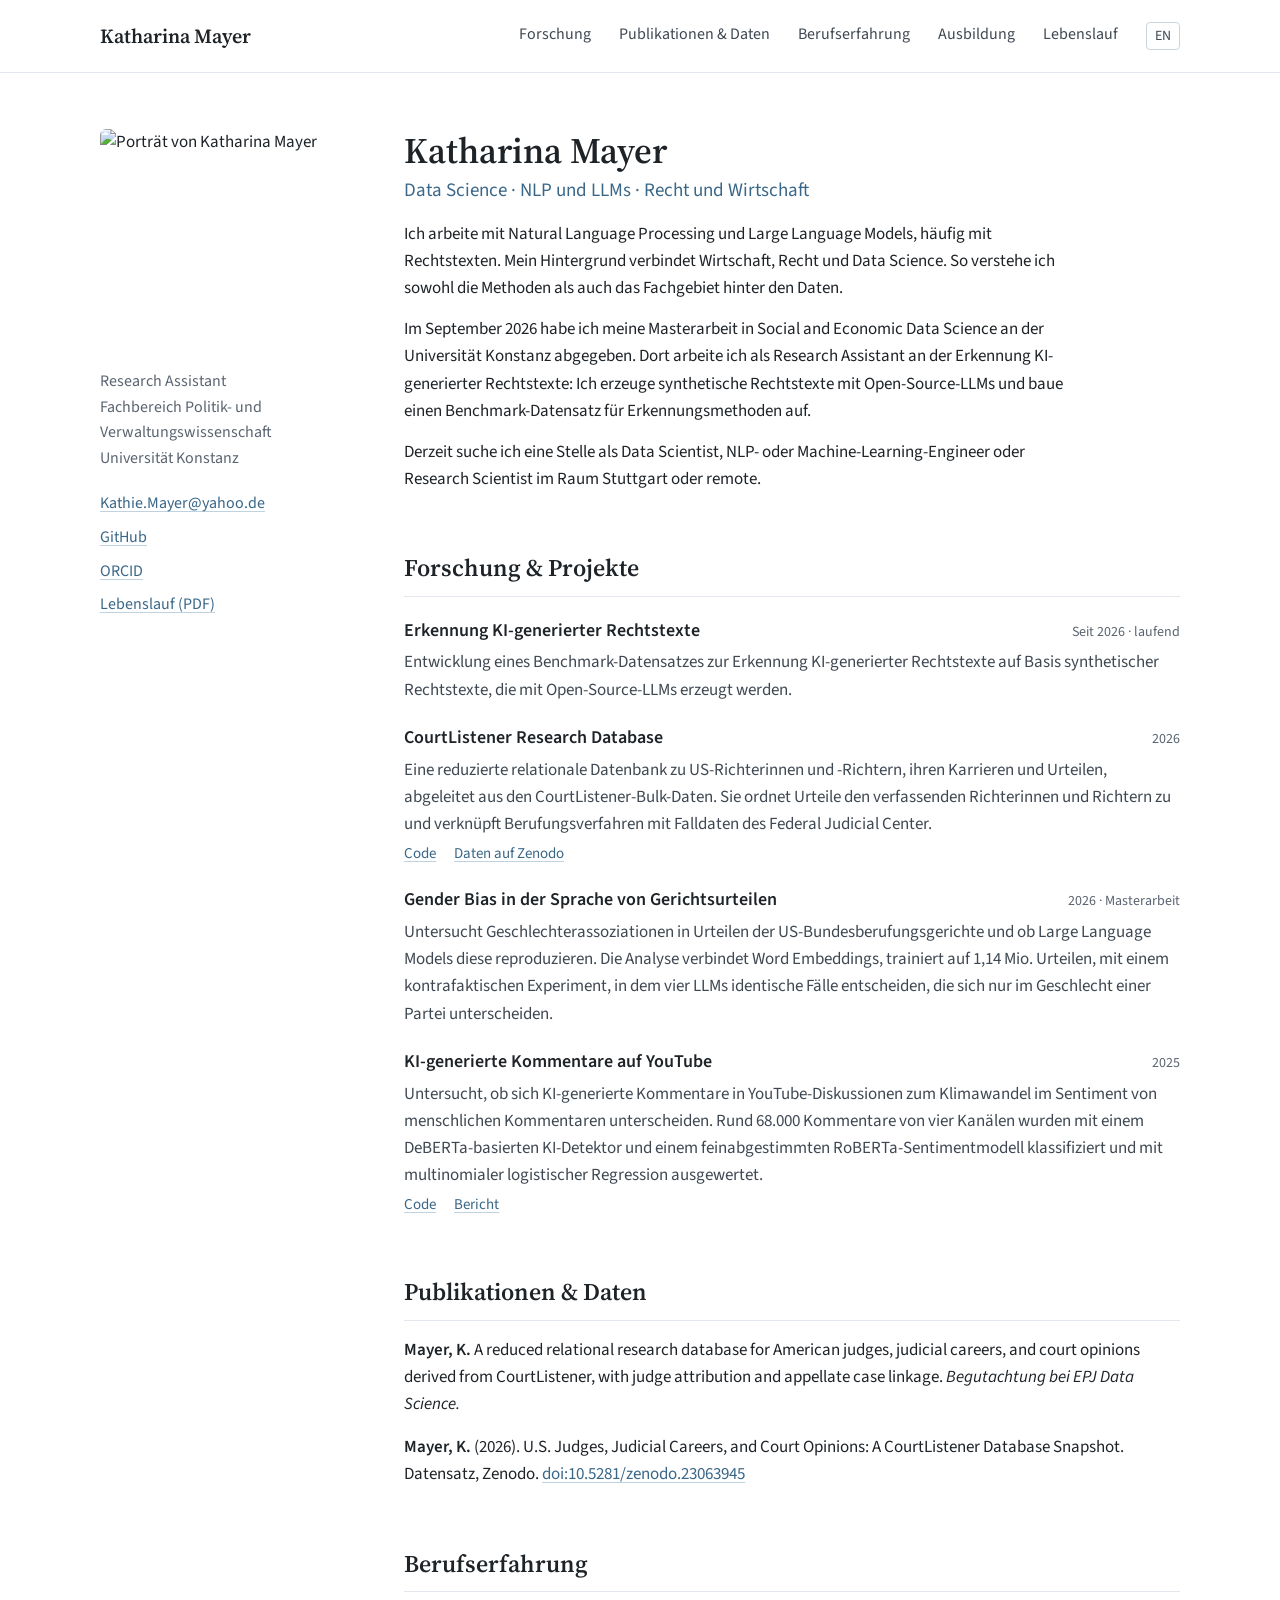
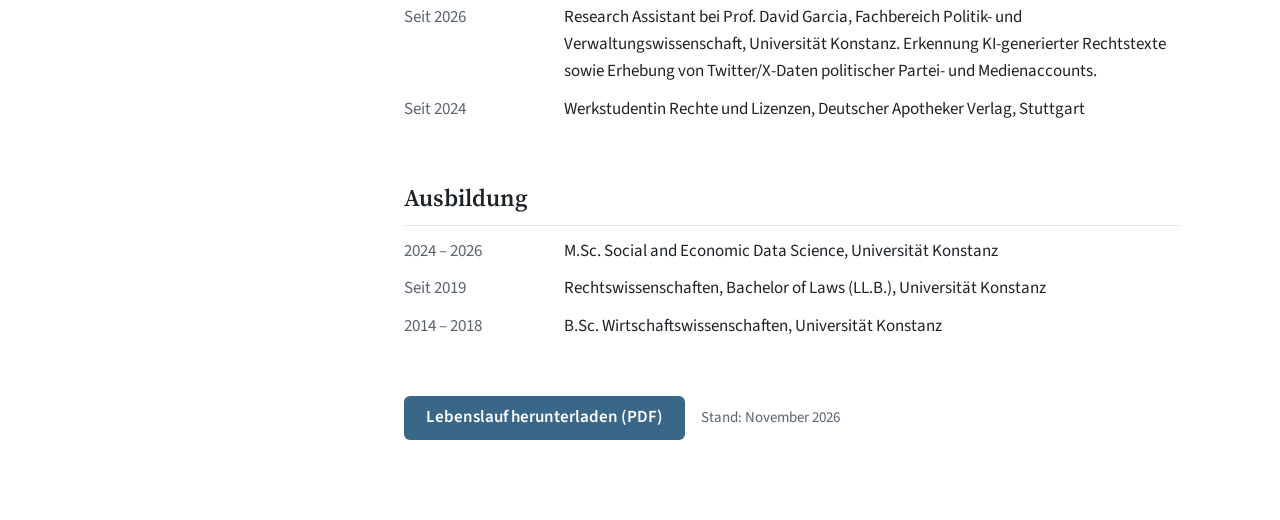
==== de/index.html @ f9ede2e8 "Add German version and English CV Co-Authored-By: Claude Opus 5.5 <noreply@anthropic.com> Claude-Ses" ====
<!doctype html>
<html lang="de">
<head>
<meta charset="utf-8">
<meta name="viewport" content="width=device-width, initial-scale=1">
<title>Katharina Mayer</title>
<meta name="description" content="Katharina Mayer – Data Science, NLP und Large Language Models, Recht und Wirtschaft. Research Assistant an der Universität Konstanz.">
<meta property="og:title" content="Katharina Mayer">
<meta property="og:description" content="Data Science · NLP und LLMs · Recht und Wirtschaft">
<meta property="og:url" content="https://kmayer24.github.io/de/">
<link rel="alternate" hreflang="en" href="https://kmayer24.github.io/">
<link rel="alternate" hreflang="de" href="https://kmayer24.github.io/de/">
<link rel="preconnect" href="https://fonts.googleapis.com">
<link rel="stylesheet" href="https://fonts.googleapis.com/css2?family=Source+Sans+3:wght@400;600&amp;family=Source+Serif+4:opsz,wght@8..60,500;8..60,600&amp;display=swap">
<style>
body{margin:0;background:#FFFFFF}
a{color:#3A6788;text-decoration:underline;text-decoration-color:#BFD2E0;text-underline-offset:3px}
a:hover{color:#284B63;text-decoration-color:#284B63}
</style>
<style>html{scroll-behavior:smooth}</style>
</head>
<body>
<div style="background: #FFFFFF; color: #1E2328; font-family: 'Source Sans 3', system-ui, sans-serif; font-size: 17px; line-height: 1.6; min-height: 100vh;">

  <header style="border-bottom: 1px solid #E3E8EE;">
    <nav aria-label="Hauptnavigation" style="max-width: 1080px; margin: 0 auto; padding: 20px 32px; display: flex; flex-wrap: wrap; align-items: center; justify-content: space-between; gap: 12px 32px;">
      <a href="#top" style="font-family: 'Source Serif 4', Georgia, serif; font-size: 20px; font-weight: 600; color: #1E2328; text-decoration: none;">Katharina Mayer</a>
      <div style="display: flex; flex-wrap: wrap; gap: 4px 28px; font-size: 16px;">
        <a href="#research" style="color: #3F4852; text-decoration: none;">Forschung</a>
        <a href="#publications" style="color: #3F4852; text-decoration: none;">Publikationen &amp; Daten</a>
        <a href="#experience" style="color: #3F4852; text-decoration: none;">Berufserfahrung</a>
        <a href="#education" style="color: #3F4852; text-decoration: none;">Ausbildung</a>
        <a href="../cv/Katharina_Mayer_Lebenslauf.pdf" style="color: #3F4852; text-decoration: none;">Lebenslauf</a>
        <a href="../" lang="en" hreflang="en" aria-label="English version" style="color: #3F4852; text-decoration: none; padding: 2px 8px; border: 1px solid #C9D4DD; border-radius: 4px; font-size: 14px;">EN</a>
      </div>
    </nav>
  </header>

  <main id="top" style="max-width: 1080px; margin: 0 auto; padding: 56px 32px 80px; display: flex; flex-wrap: wrap; gap: 48px 64px;">

    <aside style="flex: 1 1 240px; max-width: 280px; display: flex; flex-direction: column; gap: 20px;">
      <img src="https://github.com/KMayer24.png?size=460" alt="Porträt von Katharina Mayer" style="width: 220px; height: 220px; object-fit: cover; border-radius: 6px; display: block;">
      <div style="font-size: 16px; color: #5A6470;">Research Assistant<br>Fachbereich Politik- und Verwaltungswissenschaft<br>Universität Konstanz</div>
      <ul style="list-style: none; margin: 0; padding: 0; display: flex; flex-direction: column; gap: 8px; font-size: 16px;">
        <li><a href="mailto:Kathie.Mayer@yahoo.de">Kathie.Mayer@yahoo.de</a></li>
        <li><a href="https://github.com/KMayer24">GitHub</a></li>
        <li><a href="https://orcid.org/0009-0000-5573-478X">ORCID</a></li>
        <li><a href="../cv/Katharina_Mayer_Lebenslauf.pdf">Lebenslauf (PDF)</a></li>
      </ul>
    </aside>

    <div style="flex: 999 1 560px; min-width: 0; display: flex; flex-direction: column; gap: 56px;">

      <section aria-labelledby="about-h" style="display: flex; flex-direction: column; gap: 14px;">
        <div style="display: flex; flex-direction: column; gap: 4px;">
          <h1 id="about-h" style="margin: 0; font-family: 'Source Serif 4', Georgia, serif; font-size: 36px; font-weight: 600; line-height: 1.2;">Katharina Mayer</h1>
          <div style="font-size: 19px; color: #3A6788;">Data Science · NLP und LLMs · Recht und Wirtschaft</div>
        </div>
        <p style="margin: 0; max-width: 680px;">Ich arbeite mit Natural Language Processing und Large Language Models, häufig mit Rechtstexten. Mein Hintergrund verbindet Wirtschaft, Recht und Data Science. So verstehe ich sowohl die Methoden als auch das Fachgebiet hinter den Daten.</p>
        <p style="margin: 0; max-width: 680px;">Im September 2026 habe ich meine Masterarbeit in Social and Economic Data Science an der Universität Konstanz abgegeben. Dort arbeite ich als Research Assistant an der Erkennung KI-generierter Rechtstexte: Ich erzeuge synthetische Rechtstexte mit Open-Source-LLMs und baue einen Benchmark-Datensatz für Erkennungsmethoden auf.</p>
        <p style="margin: 0; max-width: 680px;">Derzeit suche ich eine Stelle als Data Scientist, NLP- oder Machine-Learning-Engineer oder Research Scientist im Raum Stuttgart oder remote.</p>
      </section>

      <section id="research" aria-labelledby="research-h" style="display: flex; flex-direction: column; gap: 20px;">
        <h2 id="research-h" style="margin: 0; padding-bottom: 8px; border-bottom: 1px solid #E3E8EE; font-family: 'Source Serif 4', Georgia, serif; font-size: 24px; font-weight: 600;">Forschung &amp; Projekte</h2>

        <article style="display: flex; flex-direction: column; gap: 4px;">
          <div style="display: flex; flex-wrap: wrap; align-items: baseline; justify-content: space-between; gap: 4px 16px;">
            <h3 style="margin: 0; font-size: 18px; font-weight: 600;">Erkennung KI-generierter Rechtstexte</h3>
            <span style="font-size: 14px; color: #5A6470;">Seit 2026 · laufend</span>
          </div>
          <p style="margin: 0; color: #3F4852;">Entwicklung eines Benchmark-Datensatzes zur Erkennung KI-generierter Rechtstexte auf Basis synthetischer Rechtstexte, die mit Open-Source-LLMs erzeugt werden.</p>
        </article>

        <article style="display: flex; flex-direction: column; gap: 4px;">
          <div style="display: flex; flex-wrap: wrap; align-items: baseline; justify-content: space-between; gap: 4px 16px;">
            <h3 style="margin: 0; font-size: 18px; font-weight: 600;">CourtListener Research Database</h3>
            <span style="font-size: 14px; color: #5A6470;">2026</span>
          </div>
          <p style="margin: 0; color: #3F4852;">Eine reduzierte relationale Datenbank zu US-Richterinnen und -Richtern, ihren Karrieren und Urteilen, abgeleitet aus den CourtListener-Bulk-Daten. Sie ordnet Urteile den verfassenden Richterinnen und Richtern zu und verknüpft Berufungsverfahren mit Falldaten des Federal Judicial Center.</p>
          <div style="display: flex; flex-wrap: wrap; gap: 4px 18px; font-size: 15px;"><a href="https://github.com/KMayer24/Data-Science-Project-Courtlistener-Database-">Code</a><a href="https://doi.org/10.5281/zenodo.23063945">Daten auf Zenodo</a></div>
        </article>

        <article style="display: flex; flex-direction: column; gap: 4px;">
          <div style="display: flex; flex-wrap: wrap; align-items: baseline; justify-content: space-between; gap: 4px 16px;">
            <h3 style="margin: 0; font-size: 18px; font-weight: 600;">Gender Bias in der Sprache von Gerichtsurteilen</h3>
            <span style="font-size: 14px; color: #5A6470;">2026 · Masterarbeit</span>
          </div>
          <p style="margin: 0; color: #3F4852;">Untersucht Geschlechterassoziationen in Urteilen der US-Bundesberufungsgerichte und ob Large Language Models diese reproduzieren. Die Analyse verbindet Word Embeddings, trainiert auf 1,14 Mio. Urteilen, mit einem kontrafaktischen Experiment, in dem vier LLMs identische Fälle entscheiden, die sich nur im Geschlecht einer Partei unterscheiden.</p>
        </article>

        <article style="display: flex; flex-direction: column; gap: 4px;">
          <div style="display: flex; flex-wrap: wrap; align-items: baseline; justify-content: space-between; gap: 4px 16px;">
            <h3 style="margin: 0; font-size: 18px; font-weight: 600;">KI-generierte Kommentare auf YouTube</h3>
            <span style="font-size: 14px; color: #5A6470;">2025</span>
          </div>
          <p style="margin: 0; color: #3F4852;">Untersucht, ob sich KI-generierte Kommentare in YouTube-Diskussionen zum Klimawandel im Sentiment von menschlichen Kommentaren unterscheiden. Rund 68.000 Kommentare von vier Kanälen wurden mit einem DeBERTa-basierten KI-Detektor und einem feinabgestimmten RoBERTa-Sentimentmodell klassifiziert und mit multinomialer logistischer Regression ausgewertet.</p>
          <div style="display: flex; flex-wrap: wrap; gap: 4px 18px; font-size: 15px;"><a href="https://github.com/KMayer24/youtube-ai-comments">Code</a><a href="https://github.com/KMayer24/youtube-ai-comments/blob/main/report/report_ai_comments_youtube.pdf">Bericht</a></div>
        </article>
      </section>

      <section id="publications" aria-labelledby="pub-h" style="display: flex; flex-direction: column; gap: 16px;">
        <h2 id="pub-h" style="margin: 0; padding-bottom: 8px; border-bottom: 1px solid #E3E8EE; font-family: 'Source Serif 4', Georgia, serif; font-size: 24px; font-weight: 600;">Publikationen &amp; Daten</h2>
        <p style="margin: 0;"><strong style="font-weight: 600;">Mayer, K.</strong> A reduced relational research database for American judges, judicial careers, and court opinions derived from CourtListener, with judge attribution and appellate case linkage. <em>Begutachtung bei EPJ Data Science.</em></p>
        <p style="margin: 0;"><strong style="font-weight: 600;">Mayer, K.</strong> (2026). U.S. Judges, Judicial Careers, and Court Opinions: A CourtListener Database Snapshot. Datensatz, Zenodo. <a href="https://doi.org/10.5281/zenodo.23063945">doi:10.5281/zenodo.23063945</a></p>
      </section>

      <section id="experience" aria-labelledby="exp-h" style="display: flex; flex-direction: column; gap: 12px;">
        <h2 id="exp-h" style="margin: 0; padding-bottom: 8px; border-bottom: 1px solid #E3E8EE; font-family: 'Source Serif 4', Georgia, serif; font-size: 24px; font-weight: 600;">Berufserfahrung</h2>
        <div style="display: grid; grid-template-columns: minmax(84px, 140px) minmax(0, 1fr); gap: 10px 20px;">
          <span style="color: #5A6470;">Seit 2026</span><span>Research Assistant bei Prof. David Garcia, Fachbereich Politik- und Verwaltungswissenschaft, Universität Konstanz. Erkennung KI-generierter Rechtstexte sowie Erhebung von Twitter/X-Daten politischer Partei- und Medienaccounts.</span>
          <span style="color: #5A6470;">Seit 2024</span><span>Werkstudentin Rechte und Lizenzen, Deutscher Apotheker Verlag, Stuttgart</span>
        </div>
      </section>

      <section id="education" aria-labelledby="edu-h" style="display: flex; flex-direction: column; gap: 12px;">
        <h2 id="edu-h" style="margin: 0; padding-bottom: 8px; border-bottom: 1px solid #E3E8EE; font-family: 'Source Serif 4', Georgia, serif; font-size: 24px; font-weight: 600;">Ausbildung</h2>
        <div style="display: grid; grid-template-columns: minmax(84px, 140px) minmax(0, 1fr); gap: 10px 20px;">
          <span style="color: #5A6470;">2024 – 2026</span><span>M.Sc. Social and Economic Data Science, Universität Konstanz</span>
          <span style="color: #5A6470;">Seit 2019</span><span>Rechtswissenschaften, Bachelor of Laws (LL.B.), Universität Konstanz</span>
          <span style="color: #5A6470;">2014 – 2018</span><span>B.Sc. Wirtschaftswissenschaften, Universität Konstanz</span>
        </div>
      </section>

      <section id="cv" style="display: flex; flex-wrap: wrap; align-items: center; gap: 16px;">
        <a href="../cv/Katharina_Mayer_Lebenslauf.pdf" style="display: inline-flex; align-items: center; min-height: 44px; padding: 0 22px; border-radius: 6px; background: #3A6788; color: #FFFFFF; text-decoration: none; font-weight: 600;">Lebenslauf herunterladen (PDF)</a>
        <span style="font-size: 15px; color: #5A6470;">Stand: November 2026</span>
      </section>

    </div>
  </main>
</div>
</body>
</html>
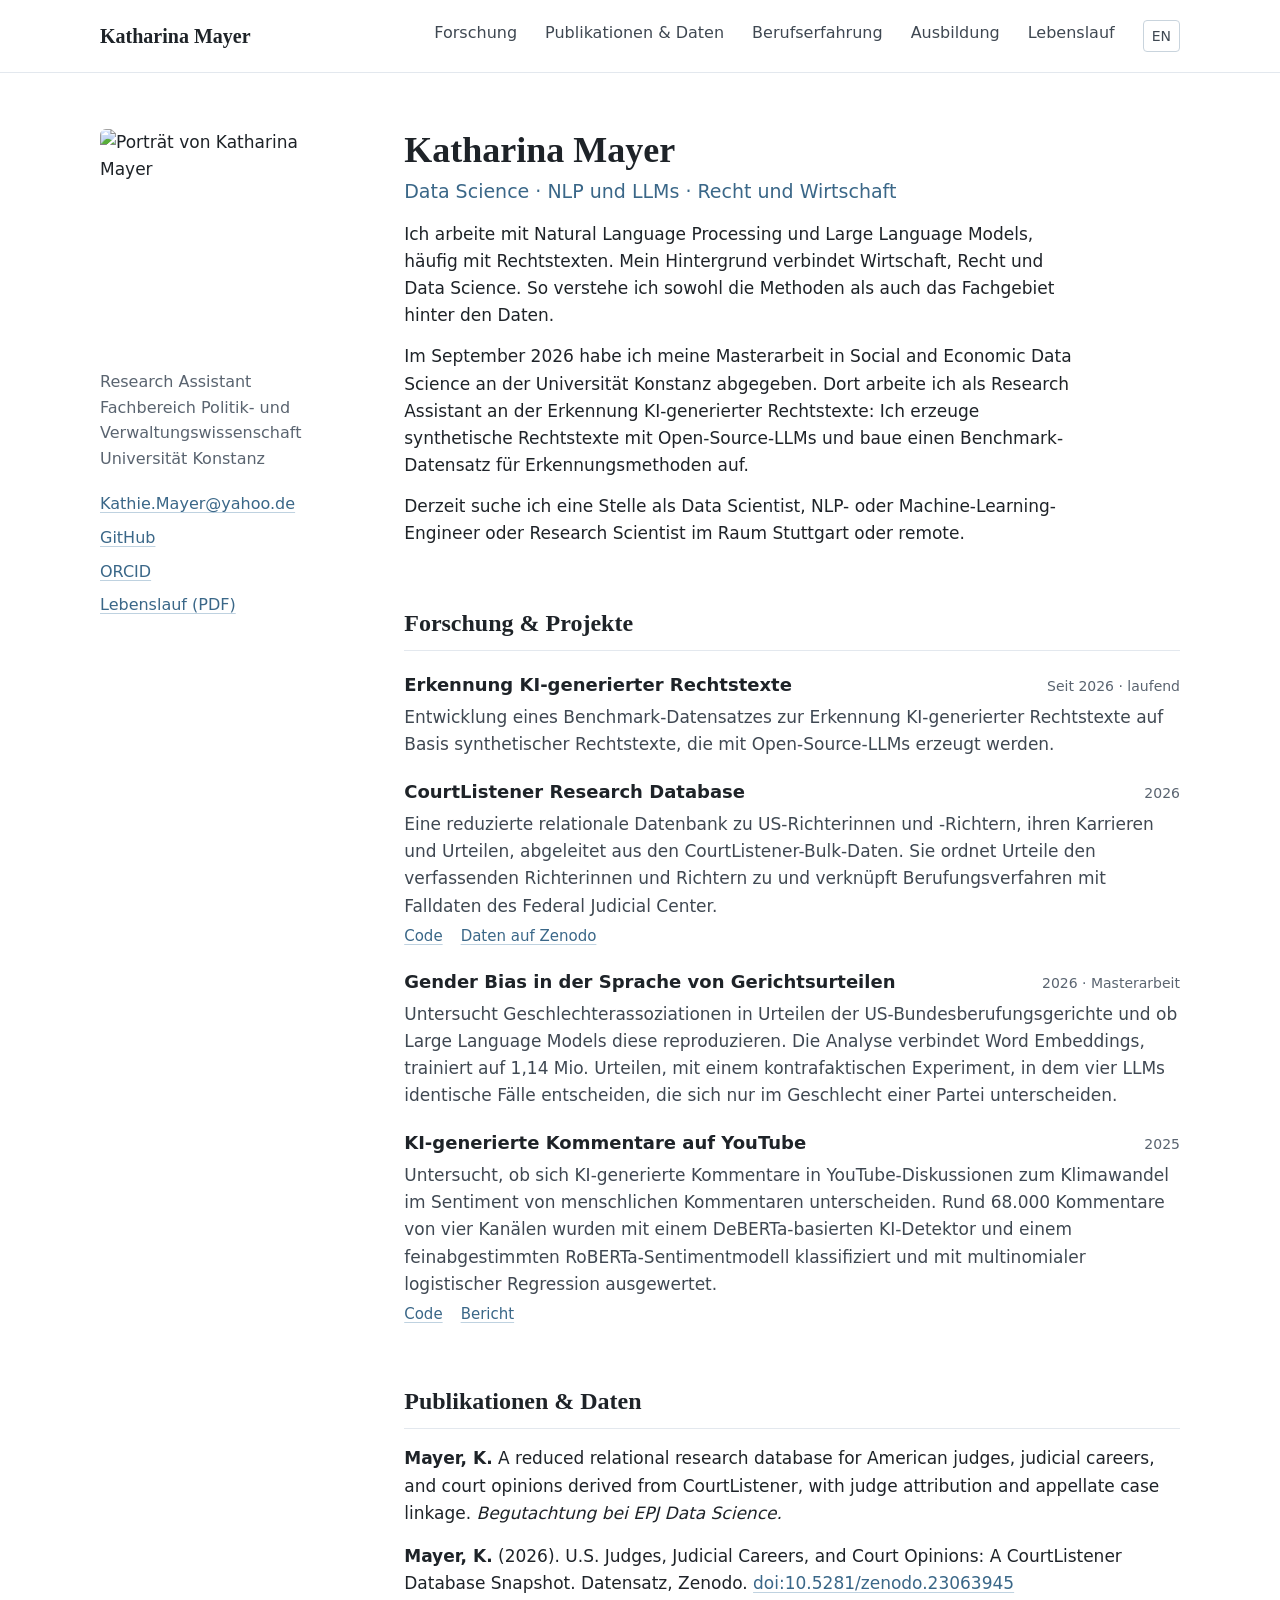
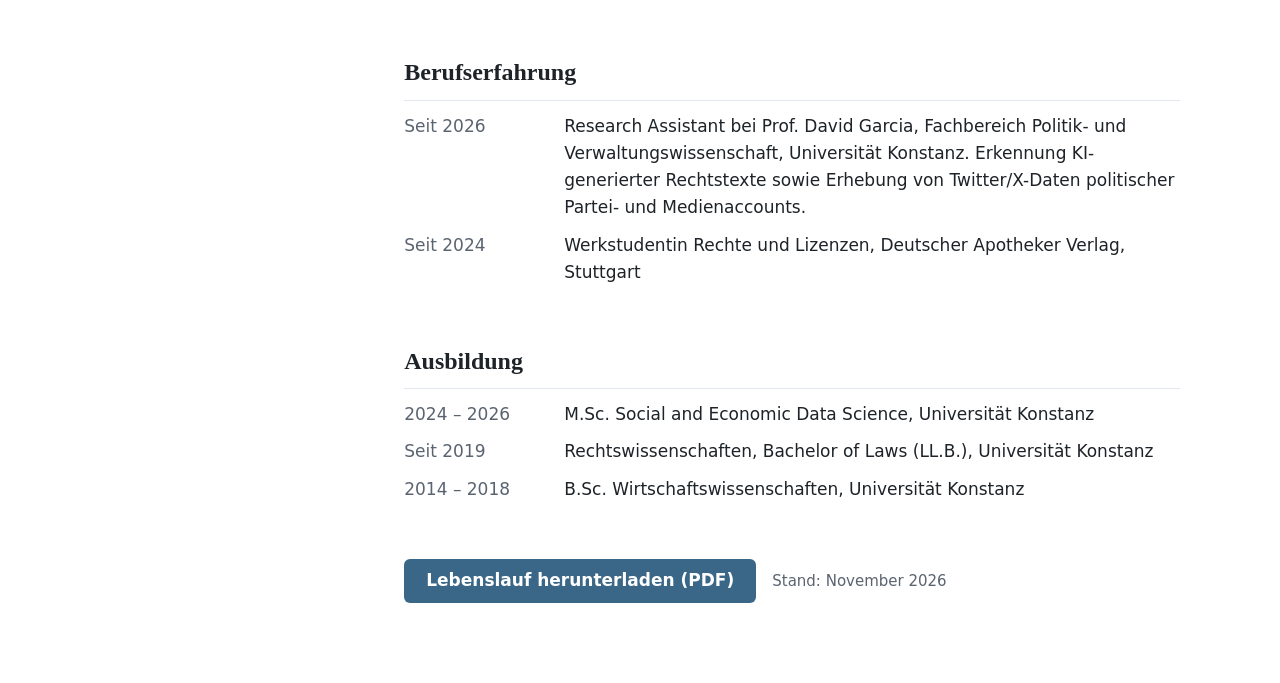
==== commit a8b02450: "Single page with language toggle Co-Authored-By: Claude Opus 5.5 <noreply@anthropic.com> Claude-Sess" ====
--- a/de/index.html
+++ b/de/index.html
@@ -1,134 +1,5 @@
 <!doctype html>
-<html lang="de">
-<head>
-<meta charset="utf-8">
-<meta name="viewport" content="width=device-width, initial-scale=1">
-<title>Katharina Mayer</title>
-<meta name="description" content="Katharina Mayer – Data Science, NLP und Large Language Models, Recht und Wirtschaft. Research Assistant an der Universität Konstanz.">
-<meta property="og:title" content="Katharina Mayer">
-<meta property="og:description" content="Data Science · NLP und LLMs · Recht und Wirtschaft">
-<meta property="og:url" content="https://kmayer24.github.io/de/">
-<link rel="alternate" hreflang="en" href="https://kmayer24.github.io/">
-<link rel="alternate" hreflang="de" href="https://kmayer24.github.io/de/">
-<link rel="preconnect" href="https://fonts.googleapis.com">
-<link rel="stylesheet" href="https://fonts.googleapis.com/css2?family=Source+Sans+3:wght@400;600&amp;family=Source+Serif+4:opsz,wght@8..60,500;8..60,600&amp;display=swap">
-<style>
-body{margin:0;background:#FFFFFF}
-a{color:#3A6788;text-decoration:underline;text-decoration-color:#BFD2E0;text-underline-offset:3px}
-a:hover{color:#284B63;text-decoration-color:#284B63}
-</style>
-<style>html{scroll-behavior:smooth}</style>
-</head>
-<body>
-<div style="background: #FFFFFF; color: #1E2328; font-family: 'Source Sans 3', system-ui, sans-serif; font-size: 17px; line-height: 1.6; min-height: 100vh;">
-
-  <header style="border-bottom: 1px solid #E3E8EE;">
-    <nav aria-label="Hauptnavigation" style="max-width: 1080px; margin: 0 auto; padding: 20px 32px; display: flex; flex-wrap: wrap; align-items: center; justify-content: space-between; gap: 12px 32px;">
-      <a href="#top" style="font-family: 'Source Serif 4', Georgia, serif; font-size: 20px; font-weight: 600; color: #1E2328; text-decoration: none;">Katharina Mayer</a>
-      <div style="display: flex; flex-wrap: wrap; gap: 4px 28px; font-size: 16px;">
-        <a href="#research" style="color: #3F4852; text-decoration: none;">Forschung</a>
-        <a href="#publications" style="color: #3F4852; text-decoration: none;">Publikationen &amp; Daten</a>
-        <a href="#experience" style="color: #3F4852; text-decoration: none;">Berufserfahrung</a>
-        <a href="#education" style="color: #3F4852; text-decoration: none;">Ausbildung</a>
-        <a href="../cv/Katharina_Mayer_Lebenslauf.pdf" style="color: #3F4852; text-decoration: none;">Lebenslauf</a>
-        <a href="../" lang="en" hreflang="en" aria-label="English version" style="color: #3F4852; text-decoration: none; padding: 2px 8px; border: 1px solid #C9D4DD; border-radius: 4px; font-size: 14px;">EN</a>
-      </div>
-    </nav>
-  </header>
-
-  <main id="top" style="max-width: 1080px; margin: 0 auto; padding: 56px 32px 80px; display: flex; flex-wrap: wrap; gap: 48px 64px;">
-
-    <aside style="flex: 1 1 240px; max-width: 280px; display: flex; flex-direction: column; gap: 20px;">
-      <img src="https://github.com/KMayer24.png?size=460" alt="Porträt von Katharina Mayer" style="width: 220px; height: 220px; object-fit: cover; border-radius: 6px; display: block;">
-      <div style="font-size: 16px; color: #5A6470;">Research Assistant<br>Fachbereich Politik- und Verwaltungswissenschaft<br>Universität Konstanz</div>
-      <ul style="list-style: none; margin: 0; padding: 0; display: flex; flex-direction: column; gap: 8px; font-size: 16px;">
-        <li><a href="mailto:Kathie.Mayer@yahoo.de">Kathie.Mayer@yahoo.de</a></li>
-        <li><a href="https://github.com/KMayer24">GitHub</a></li>
-        <li><a href="https://orcid.org/0009-0000-5573-478X">ORCID</a></li>
-        <li><a href="../cv/Katharina_Mayer_Lebenslauf.pdf">Lebenslauf (PDF)</a></li>
-      </ul>
-    </aside>
-
-    <div style="flex: 999 1 560px; min-width: 0; display: flex; flex-direction: column; gap: 56px;">
-
-      <section aria-labelledby="about-h" style="display: flex; flex-direction: column; gap: 14px;">
-        <div style="display: flex; flex-direction: column; gap: 4px;">
-          <h1 id="about-h" style="margin: 0; font-family: 'Source Serif 4', Georgia, serif; font-size: 36px; font-weight: 600; line-height: 1.2;">Katharina Mayer</h1>
-          <div style="font-size: 19px; color: #3A6788;">Data Science · NLP und LLMs · Recht und Wirtschaft</div>
-        </div>
-        <p style="margin: 0; max-width: 680px;">Ich arbeite mit Natural Language Processing und Large Language Models, häufig mit Rechtstexten. Mein Hintergrund verbindet Wirtschaft, Recht und Data Science. So verstehe ich sowohl die Methoden als auch das Fachgebiet hinter den Daten.</p>
-        <p style="margin: 0; max-width: 680px;">Im September 2026 habe ich meine Masterarbeit in Social and Economic Data Science an der Universität Konstanz abgegeben. Dort arbeite ich als Research Assistant an der Erkennung KI-generierter Rechtstexte: Ich erzeuge synthetische Rechtstexte mit Open-Source-LLMs und baue einen Benchmark-Datensatz für Erkennungsmethoden auf.</p>
-        <p style="margin: 0; max-width: 680px;">Derzeit suche ich eine Stelle als Data Scientist, NLP- oder Machine-Learning-Engineer oder Research Scientist im Raum Stuttgart oder remote.</p>
-      </section>
-
-      <section id="research" aria-labelledby="research-h" style="display: flex; flex-direction: column; gap: 20px;">
-        <h2 id="research-h" style="margin: 0; padding-bottom: 8px; border-bottom: 1px solid #E3E8EE; font-family: 'Source Serif 4', Georgia, serif; font-size: 24px; font-weight: 600;">Forschung &amp; Projekte</h2>
-
-        <article style="display: flex; flex-direction: column; gap: 4px;">
-          <div style="display: flex; flex-wrap: wrap; align-items: baseline; justify-content: space-between; gap: 4px 16px;">
-            <h3 style="margin: 0; font-size: 18px; font-weight: 600;">Erkennung KI-generierter Rechtstexte</h3>
-            <span style="font-size: 14px; color: #5A6470;">Seit 2026 · laufend</span>
-          </div>
-          <p style="margin: 0; color: #3F4852;">Entwicklung eines Benchmark-Datensatzes zur Erkennung KI-generierter Rechtstexte auf Basis synthetischer Rechtstexte, die mit Open-Source-LLMs erzeugt werden.</p>
-        </article>
-
-        <article style="display: flex; flex-direction: column; gap: 4px;">
-          <div style="display: flex; flex-wrap: wrap; align-items: baseline; justify-content: space-between; gap: 4px 16px;">
-            <h3 style="margin: 0; font-size: 18px; font-weight: 600;">CourtListener Research Database</h3>
-            <span style="font-size: 14px; color: #5A6470;">2026</span>
-          </div>
-          <p style="margin: 0; color: #3F4852;">Eine reduzierte relationale Datenbank zu US-Richterinnen und -Richtern, ihren Karrieren und Urteilen, abgeleitet aus den CourtListener-Bulk-Daten. Sie ordnet Urteile den verfassenden Richterinnen und Richtern zu und verknüpft Berufungsverfahren mit Falldaten des Federal Judicial Center.</p>
-          <div style="display: flex; flex-wrap: wrap; gap: 4px 18px; font-size: 15px;"><a href="https://github.com/KMayer24/Data-Science-Project-Courtlistener-Database-">Code</a><a href="https://doi.org/10.5281/zenodo.23063945">Daten auf Zenodo</a></div>
-        </article>
-
-        <article style="display: flex; flex-direction: column; gap: 4px;">
-          <div style="display: flex; flex-wrap: wrap; align-items: baseline; justify-content: space-between; gap: 4px 16px;">
-            <h3 style="margin: 0; font-size: 18px; font-weight: 600;">Gender Bias in der Sprache von Gerichtsurteilen</h3>
-            <span style="font-size: 14px; color: #5A6470;">2026 · Masterarbeit</span>
-          </div>
-          <p style="margin: 0; color: #3F4852;">Untersucht Geschlechterassoziationen in Urteilen der US-Bundesberufungsgerichte und ob Large Language Models diese reproduzieren. Die Analyse verbindet Word Embeddings, trainiert auf 1,14 Mio. Urteilen, mit einem kontrafaktischen Experiment, in dem vier LLMs identische Fälle entscheiden, die sich nur im Geschlecht einer Partei unterscheiden.</p>
-        </article>
-
-        <article style="display: flex; flex-direction: column; gap: 4px;">
-          <div style="display: flex; flex-wrap: wrap; align-items: baseline; justify-content: space-between; gap: 4px 16px;">
-            <h3 style="margin: 0; font-size: 18px; font-weight: 600;">KI-generierte Kommentare auf YouTube</h3>
-            <span style="font-size: 14px; color: #5A6470;">2025</span>
-          </div>
-          <p style="margin: 0; color: #3F4852;">Untersucht, ob sich KI-generierte Kommentare in YouTube-Diskussionen zum Klimawandel im Sentiment von menschlichen Kommentaren unterscheiden. Rund 68.000 Kommentare von vier Kanälen wurden mit einem DeBERTa-basierten KI-Detektor und einem feinabgestimmten RoBERTa-Sentimentmodell klassifiziert und mit multinomialer logistischer Regression ausgewertet.</p>
-          <div style="display: flex; flex-wrap: wrap; gap: 4px 18px; font-size: 15px;"><a href="https://github.com/KMayer24/youtube-ai-comments">Code</a><a href="https://github.com/KMayer24/youtube-ai-comments/blob/main/report/report_ai_comments_youtube.pdf">Bericht</a></div>
-        </article>
-      </section>
-
-      <section id="publications" aria-labelledby="pub-h" style="display: flex; flex-direction: column; gap: 16px;">
-        <h2 id="pub-h" style="margin: 0; padding-bottom: 8px; border-bottom: 1px solid #E3E8EE; font-family: 'Source Serif 4', Georgia, serif; font-size: 24px; font-weight: 600;">Publikationen &amp; Daten</h2>
-        <p style="margin: 0;"><strong style="font-weight: 600;">Mayer, K.</strong> A reduced relational research database for American judges, judicial careers, and court opinions derived from CourtListener, with judge attribution and appellate case linkage. <em>Begutachtung bei EPJ Data Science.</em></p>
-        <p style="margin: 0;"><strong style="font-weight: 600;">Mayer, K.</strong> (2026). U.S. Judges, Judicial Careers, and Court Opinions: A CourtListener Database Snapshot. Datensatz, Zenodo. <a href="https://doi.org/10.5281/zenodo.23063945">doi:10.5281/zenodo.23063945</a></p>
-      </section>
-
-      <section id="experience" aria-labelledby="exp-h" style="display: flex; flex-direction: column; gap: 12px;">
-        <h2 id="exp-h" style="margin: 0; padding-bottom: 8px; border-bottom: 1px solid #E3E8EE; font-family: 'Source Serif 4', Georgia, serif; font-size: 24px; font-weight: 600;">Berufserfahrung</h2>
-        <div style="display: grid; grid-template-columns: minmax(84px, 140px) minmax(0, 1fr); gap: 10px 20px;">
-          <span style="color: #5A6470;">Seit 2026</span><span>Research Assistant bei Prof. David Garcia, Fachbereich Politik- und Verwaltungswissenschaft, Universität Konstanz. Erkennung KI-generierter Rechtstexte sowie Erhebung von Twitter/X-Daten politischer Partei- und Medienaccounts.</span>
-          <span style="color: #5A6470;">Seit 2024</span><span>Werkstudentin Rechte und Lizenzen, Deutscher Apotheker Verlag, Stuttgart</span>
-        </div>
-      </section>
-
-      <section id="education" aria-labelledby="edu-h" style="display: flex; flex-direction: column; gap: 12px;">
-        <h2 id="edu-h" style="margin: 0; padding-bottom: 8px; border-bottom: 1px solid #E3E8EE; font-family: 'Source Serif 4', Georgia, serif; font-size: 24px; font-weight: 600;">Ausbildung</h2>
-        <div style="display: grid; grid-template-columns: minmax(84px, 140px) minmax(0, 1fr); gap: 10px 20px;">
-          <span style="color: #5A6470;">2024 – 2026</span><span>M.Sc. Social and Economic Data Science, Universität Konstanz</span>
-          <span style="color: #5A6470;">Seit 2019</span><span>Rechtswissenschaften, Bachelor of Laws (LL.B.), Universität Konstanz</span>
-          <span style="color: #5A6470;">2014 – 2018</span><span>B.Sc. Wirtschaftswissenschaften, Universität Konstanz</span>
-        </div>
-      </section>
-
-      <section id="cv" style="display: flex; flex-wrap: wrap; align-items: center; gap: 16px;">
-        <a href="../cv/Katharina_Mayer_Lebenslauf.pdf" style="display: inline-flex; align-items: center; min-height: 44px; padding: 0 22px; border-radius: 6px; background: #3A6788; color: #FFFFFF; text-decoration: none; font-weight: 600;">Lebenslauf herunterladen (PDF)</a>
-        <span style="font-size: 15px; color: #5A6470;">Stand: November 2026</span>
-      </section>
-
-    </div>
-  </main>
-</div>
-</body>
-</html>
+<html lang="de"><head><meta charset="utf-8"><title>Katharina Mayer</title>
+<meta http-equiv="refresh" content="0; url=../?lang=de">
+<link rel="canonical" href="https://kmayer24.github.io/?lang=de">
+</head><body><a href="../?lang=de">Zur deutschen Version</a></body></html>
